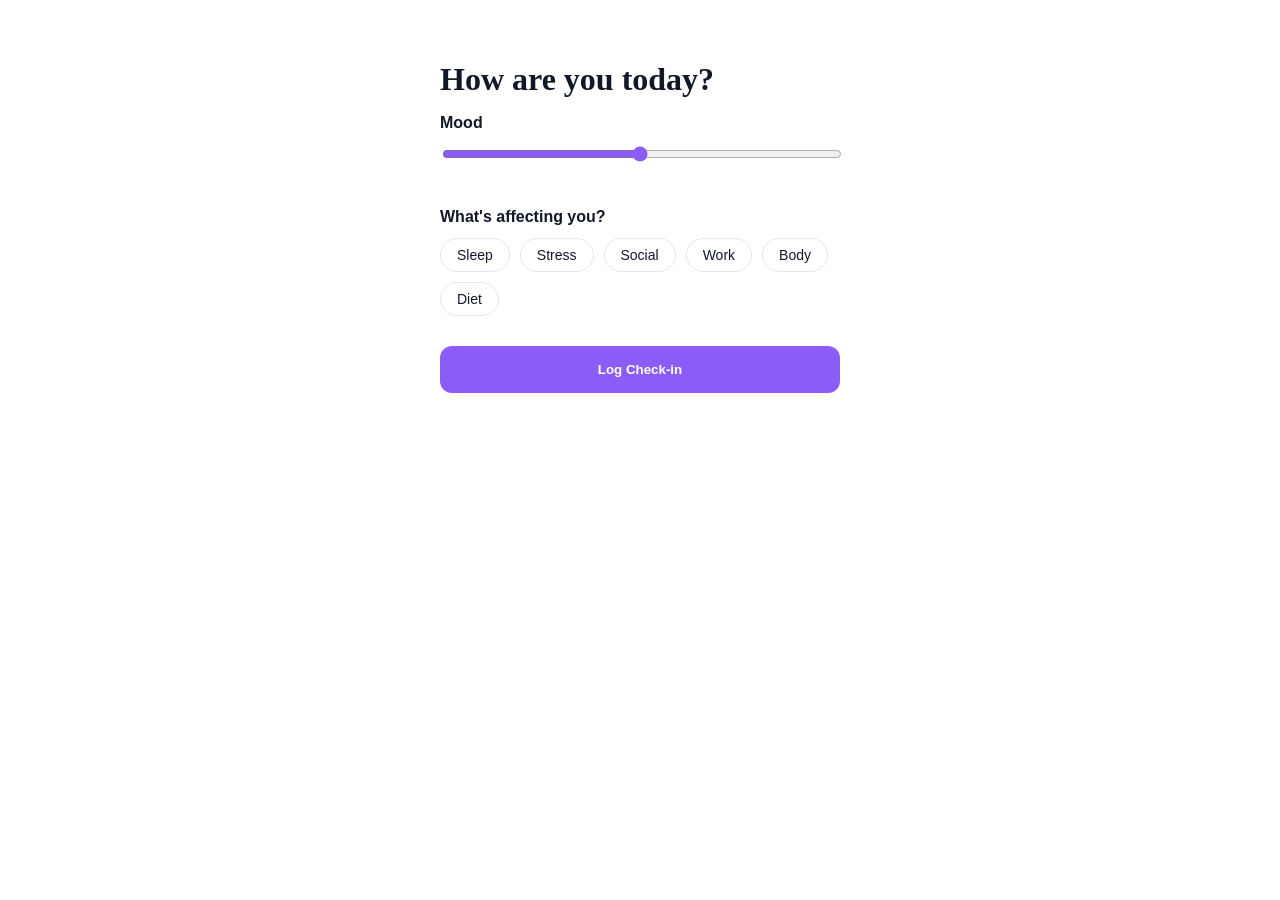
==== checkIn.html @ 47d5dc8b "Initial Commitment" ====
<!DOCTYPE html>
<html lang="en">
<head>
    <meta charset="UTF-8">
    <title>Check In</title>
    <link rel="stylesheet" href="checkIn.css">
</head>
<body>
    <div class="container">
        <h1>How are you today?</h1>
        
        <p class="label">Mood</p>
        <input type="range" min="1" max="100" value="50">

        <p class="label">What's affecting you?</p>
        <div class="pill-container">
            <input type="checkbox" id="t1" class="pill-input"><label for="t1" class="pill-label">Sleep</label>
            <input type="checkbox" id="t2" class="pill-input"><label for="t2" class="pill-label">Stress</label>
            <input type="checkbox" id="t3" class="pill-input"><label for="t3" class="pill-label">Social</label>
            <input type="checkbox" id="t4" class="pill-input"><label for="t4" class="pill-label">Work</label>
            <input type="checkbox" id="t5" class="pill-input"><label for="t5" class="pill-label">Body</label>
            <input type="checkbox" id="t6" class="pill-input"><label for="t6" class="pill-label">Diet</label>
        </div>

        <button onclick="logCheckIn()" class="btn">Log Check-in</button>
    </div>
    <script src="script.js"></script>
</body>
</html>
---- checkIn.css ----
/* SIMPLE GLOBAL STYLES */
body {
  font-family: 'Inter', sans-serif;
  color: #111827;
  margin: 0;
  display: flex;
  justify-content: center;
  background-color: #ffffff;
}

.container {
  width: 100%;
  max-width: 400px;
  padding: 40px 20px;
}

/* Navigation Header */
header {
  display: flex;
  justify-content: space-around;
  padding: 20px 0;
  border-bottom: 1px solid #E2E8F0;
  margin-bottom: 30px;
}

header a {
  text-decoration: none;
  color: #64748B;
  font-size: 14px;
}

header a.active {
  color: #8B5CF6;
  font-weight: bold;
}

/* Typography & Labels */
h1 {
  font-family: 'Crimson Text', serif;
  font-size: 32px;
  margin-bottom: 10px;
}

.label {
  font-weight: bold;
  display: block;
  margin-bottom: 12px;
}

/* Form Elements */
input[type="range"] {
  width: 100%;
  accent-color: #8B5CF6;
  margin-bottom: 30px;
}

.pill-container {
  display: flex;
  flex-wrap: wrap;
  gap: 10px;
  margin-bottom: 30px;
}

.pill-input { display: none; }

.pill-label {
  padding: 8px 16px;
  border: 1px solid #E2E8F0;
  border-radius: 20px;
  font-size: 14px;
  cursor: pointer;
}

.pill-input:checked + .pill-label {
  background: #F5F3FF;
  border-color: #8B5CF6;
  color: #7C3AED;
}

/* Chart */
.chart {
  display: flex;
  align-items: flex-end;
  justify-content: space-between;
  height: 120px;
  margin: 40px 0;
  border-bottom: 2px solid #E2E8F0;
}

.bar {
  width: 30px;
  background: #F5F3FF;
  border-radius: 4px 4px 0 0;
  transition: height 1s ease;
}

.bar.highlight {
  background: #8B5CF6;
}

/* Cards & Buttons */
.card {
  border: 1px solid #E2E8F0;
  border-radius: 12px;
  padding: 20px;
  margin-bottom: 12px;
}

.card.featured {
  background: #F5F3FF;
  border-color: #8B5CF6;
}

.btn {
  display: block;
  background: #8B5CF6;
  color: white;
  text-align: center;
  padding: 16px;
  border-radius: 12px;
  text-decoration: none;
  font-weight: bold;
  border: none;
  width: 100%;
  cursor: pointer;
}
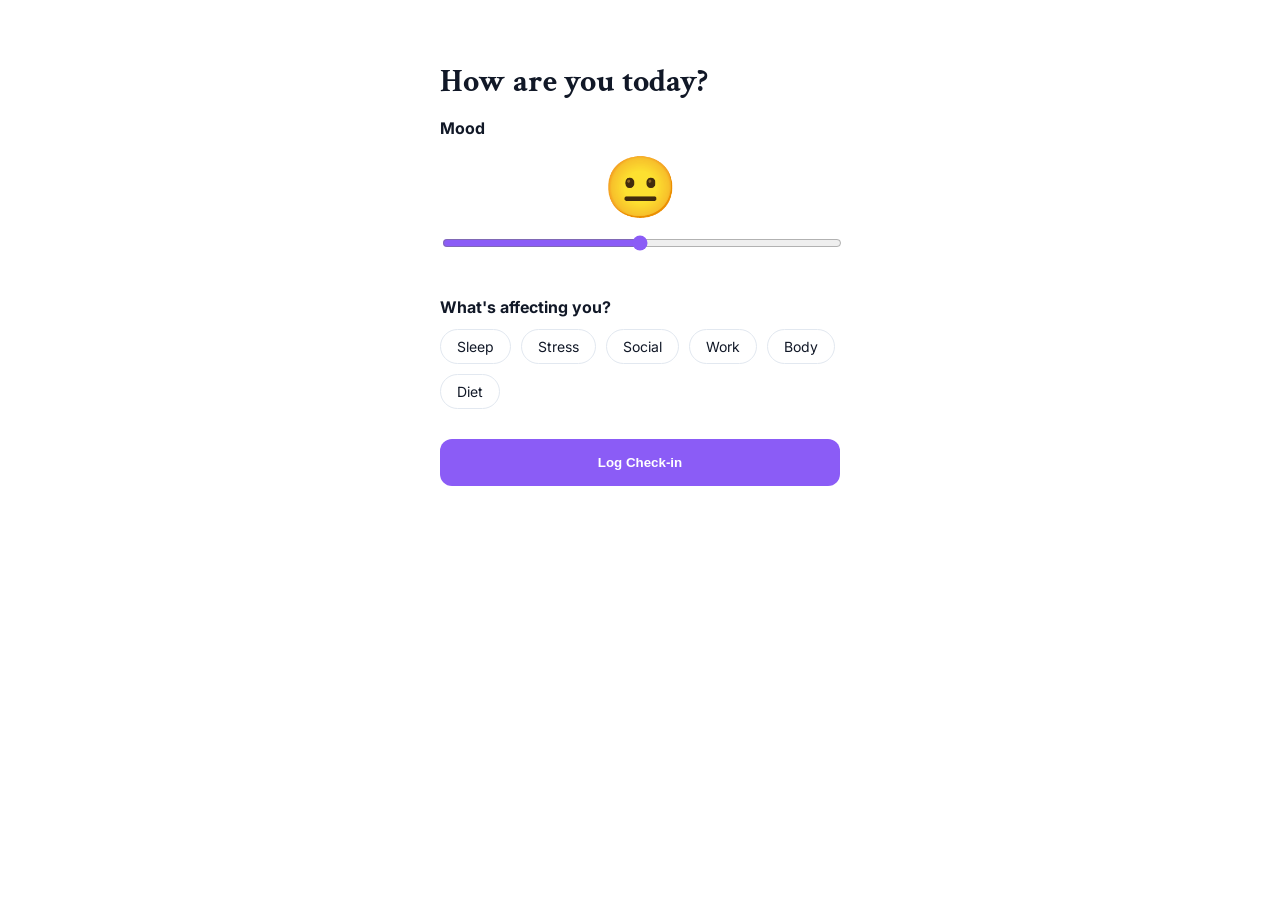
==== commit 125111db: "Add files via upload" ====
--- a/checkIn.html
+++ b/checkIn.html
@@ -2,15 +2,17 @@
 <html lang="en">
 <head>
     <meta charset="UTF-8">
-    <title>Check In</title>
+    <title>Check In | MindCheck</title>
     <link rel="stylesheet" href="checkIn.css">
+    <link href="https://fonts.googleapis.com/css2?family=Crimson+Text:wght@600&family=Inter:wght@400;600&display=swap" rel="stylesheet">
 </head>
 <body>
     <div class="container">
         <h1>How are you today?</h1>
         
         <p class="label">Mood</p>
-        <input type="range" min="1" max="100" value="50">
+        <div id="mood-emoji" style="font-size: 60px; text-align: center; margin-bottom: 10px;">😐</div>
+        <input type="range" min="1" max="100" value="50" id="mood-slider">
 
         <p class="label">What's affecting you?</p>
         <div class="pill-container">
--- a/checkIn.css
+++ b/checkIn.css
@@ -1,4 +1,3 @@
-/* SIMPLE GLOBAL STYLES */
 body {
   font-family: 'Inter', sans-serif;
   color: #111827;
@@ -14,7 +13,6 @@
   padding: 40px 20px;
 }
 
-/* Navigation Header */
 header {
   display: flex;
   justify-content: space-around;
@@ -34,7 +32,6 @@
   font-weight: bold;
 }
 
-/* Typography & Labels */
 h1 {
   font-family: 'Crimson Text', serif;
   font-size: 32px;
@@ -47,7 +44,6 @@
   margin-bottom: 12px;
 }
 
-/* Form Elements */
 input[type="range"] {
   width: 100%;
   accent-color: #8B5CF6;
@@ -77,7 +73,6 @@
   color: #7C3AED;
 }
 
-/* Chart */
 .chart {
   display: flex;
   align-items: flex-end;
@@ -98,7 +93,6 @@
   background: #8B5CF6;
 }
 
-/* Cards & Buttons */
 .card {
   border: 1px solid #E2E8F0;
   border-radius: 12px;
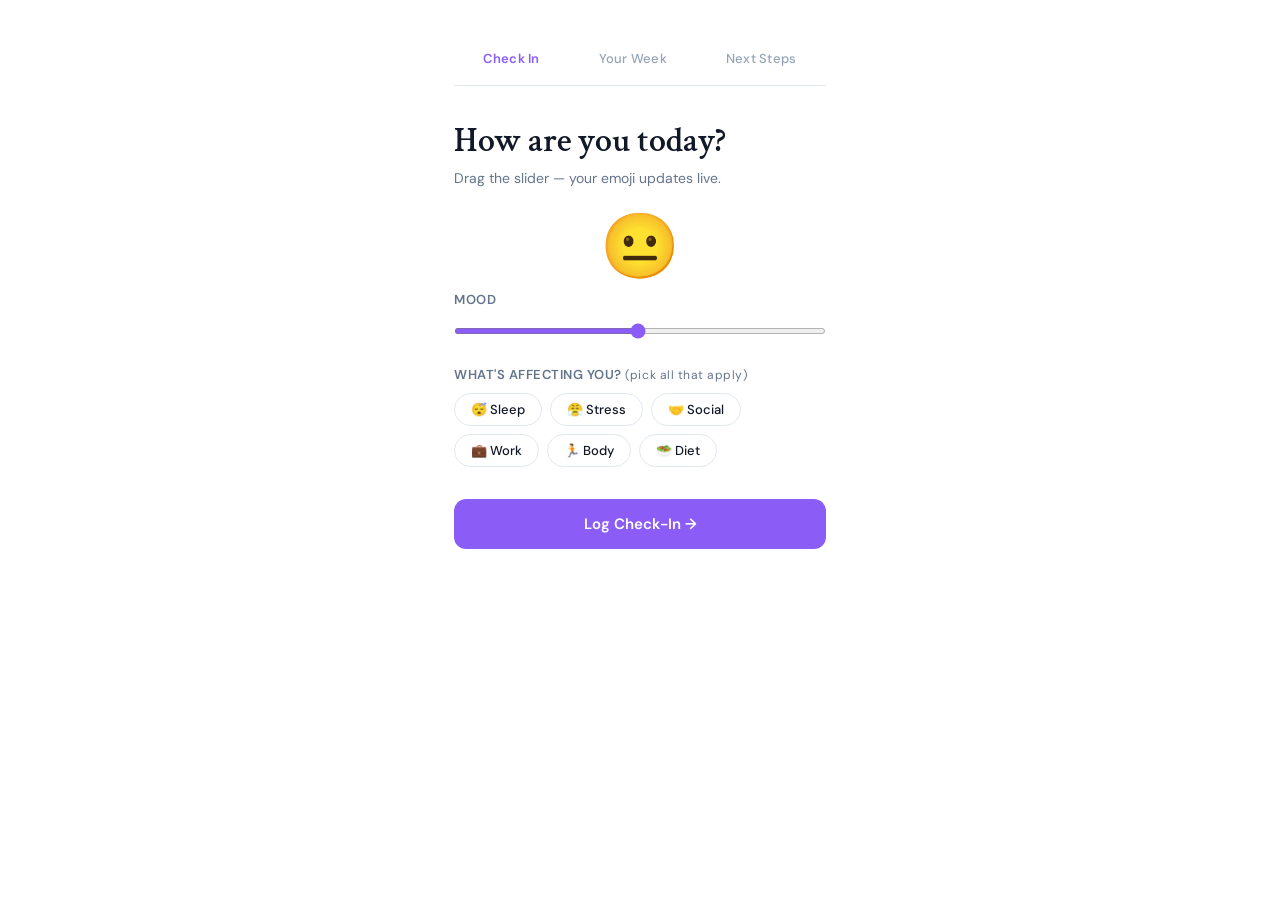
==== commit 51c62c87: "Add files via upload" ====
--- a/checkIn.html
+++ b/checkIn.html
@@ -1,31 +1,41 @@
 <!DOCTYPE html>
 <html lang="en">
 <head>
-    <meta charset="UTF-8">
-    <title>Check In | MindCheck</title>
-    <link rel="stylesheet" href="checkIn.css">
-    <link href="https://fonts.googleapis.com/css2?family=Crimson+Text:wght@600&family=Inter:wght@400;600&display=swap" rel="stylesheet">
+  <meta charset="UTF-8">
+  <meta name="viewport" content="width=device-width, initial-scale=1.0">
+  <title>Check In | MindCheck</title>
+  <link rel="stylesheet" href="checkIn.css">
 </head>
 <body>
-    <div class="container">
-        <h1>How are you today?</h1>
-        
-        <p class="label">Mood</p>
-        <div id="mood-emoji" style="font-size: 60px; text-align: center; margin-bottom: 10px;">😐</div>
-        <input type="range" min="1" max="100" value="50" id="mood-slider">
-
-        <p class="label">What's affecting you?</p>
-        <div class="pill-container">
-            <input type="checkbox" id="t1" class="pill-input"><label for="t1" class="pill-label">Sleep</label>
-            <input type="checkbox" id="t2" class="pill-input"><label for="t2" class="pill-label">Stress</label>
-            <input type="checkbox" id="t3" class="pill-input"><label for="t3" class="pill-label">Social</label>
-            <input type="checkbox" id="t4" class="pill-input"><label for="t4" class="pill-label">Work</label>
-            <input type="checkbox" id="t5" class="pill-input"><label for="t5" class="pill-label">Body</label>
-            <input type="checkbox" id="t6" class="pill-input"><label for="t6" class="pill-label">Diet</label>
-        </div>
-
-        <button onclick="logCheckIn()" class="btn">Log Check-in</button>
+  <div class="wrap">
+ 
+    <nav>
+      <a href="checkIn.html" class="active">Check In</a>
+      <a href="userWeek.html">Your Week</a>
+      <a href="userNextSteps.html">Next Steps</a>
+    </nav>
+ 
+    <h1>How are you today?</h1>
+    <p class="sub">Drag the slider — your emoji updates live.</p>
+ 
+    <div class="emoji" id="mood-emoji">😐</div>
+    <span class="lbl">Mood</span>
+    <input type="range" min="1" max="100" value="50" id="mood-slider">
+ 
+    <span class="lbl">What's affecting you? <span class="lbl-note">(pick all that apply)</span></span>
+    <div class="pills">
+      <input type="checkbox" id="t1" class="pill-cb"><label for="t1" class="pill">😴 Sleep</label>
+      <input type="checkbox" id="t2" class="pill-cb"><label for="t2" class="pill">😤 Stress</label>
+      <input type="checkbox" id="t3" class="pill-cb"><label for="t3" class="pill">🤝 Social</label>
+      <input type="checkbox" id="t4" class="pill-cb"><label for="t4" class="pill">💼 Work</label>
+      <input type="checkbox" id="t5" class="pill-cb"><label for="t5" class="pill">🏃 Body</label>
+      <input type="checkbox" id="t6" class="pill-cb"><label for="t6" class="pill">🥗 Diet</label>
     </div>
-    <script src="script.js"></script>
+ 
+    <button class="btn purple" onclick="logCheckIn()">Log Check-In →</button>
+ 
+  </div>
+  <script src="script.js"></script>
 </body>
-</html>+</html>
+ 
--- a/checkIn.css
+++ b/checkIn.css
@@ -1,120 +1,139 @@
+@import url('https://fonts.googleapis.com/css2?family=Crimson+Text:ital,wght@0,600;1,400&family=DM+Sans:wght@400;500;600&display=swap');
+
+*, *::before, *::after { box-sizing: border-box; margin: 0; padding: 0; }
+
 body {
-  font-family: 'Inter', sans-serif;
+  font-family: 'DM Sans', sans-serif;
   color: #111827;
-  margin: 0;
+  background: #fff;
   display: flex;
   justify-content: center;
-  background-color: #ffffff;
+  min-height: 100vh;
 }
 
-.container {
+.wrap {
   width: 100%;
-  max-width: 400px;
-  padding: 40px 20px;
+  max-width: 420px;
+  padding: 32px 24px 60px;
 }
 
-header {
+/* ── Nav ── */
+nav {
   display: flex;
   justify-content: space-around;
-  padding: 20px 0;
+  padding: 18px 0;
   border-bottom: 1px solid #E2E8F0;
-  margin-bottom: 30px;
+  margin-bottom: 36px;
 }
+nav a { text-decoration: none; color: #94A3B8; font-size: 13px; font-weight: 500; letter-spacing: 0.02em; transition: color 0.2s; }
+nav a:hover { color: #7C3AED; }
+nav a.active { color: #8B5CF6; font-weight: 600; }
 
-header a {
-  text-decoration: none;
-  color: #64748B;
-  font-size: 14px;
+/* ── Type ── */
+h1 { font-family: 'Crimson Text', serif; font-size: 34px; font-weight: 600; line-height: 1.15; margin-bottom: 8px; }
+h2 { font-family: 'Crimson Text', serif; font-size: 22px; font-weight: 600; margin-bottom: 6px; }
+.sub { color: #64748B; font-size: 14px; margin-bottom: 28px; }
+.lbl { font-weight: 600; font-size: 13px; letter-spacing: 0.04em; text-transform: uppercase; color: #64748B; display: block; margin-bottom: 10px; }
+.lbl-note { font-weight: 400; text-transform: none; font-size: 12px; }
+
+/* ── Slider ── */
+.emoji { font-size: 64px; text-align: center; margin-bottom: 12px; line-height: 1; transition: transform 0.15s ease; }
+.emoji.pop { transform: scale(1.25); }
+input[type="range"] { width: 100%; height: 6px; accent-color: #8B5CF6; margin-bottom: 32px; cursor: pointer; }
+
+/* ── Pills ── */
+.pills { display: flex; flex-wrap: wrap; gap: 8px; margin-bottom: 32px; }
+.pill-cb { display: none; }
+.pill { padding: 7px 16px; border: 1.5px solid #E2E8F0; border-radius: 20px; font-size: 13px; font-weight: 500; cursor: pointer; transition: all 0.18s ease; user-select: none; }
+.pill:hover { border-color: #C4B5FD; background: #FAF8FF; }
+.pill-cb:checked + .pill { background: #F5F3FF; border-color: #8B5CF6; color: #7C3AED; }
+
+/* ── Textarea ── */
+.note {
+  width: 100%; border: 1.5px solid #E2E8F0; border-radius: 12px;
+  padding: 12px 14px; font-family: 'DM Sans', sans-serif; font-size: 14px;
+  color: #111827; resize: none; height: 80px; margin-bottom: 28px;
+  outline: none; transition: border-color 0.2s;
 }
+.note:focus { border-color: #8B5CF6; }
 
-header a.active {
-  color: #8B5CF6;
-  font-weight: bold;
-}
+/* ── Cards ── */
+.card { border: 1.5px solid #E2E8F0; border-radius: 14px; padding: 20px; margin-bottom: 12px; transition: border-color 0.2s; }
+.card:hover { border-color: #C4B5FD; }
+.card.hi { background: #F5F3FF; border-color: #C4B5FD; }
+.card h3 { font-size: 15px; font-weight: 600; margin-bottom: 6px; }
+.card p { font-size: 14px; color: #64748B; line-height: 1.55; }
 
-h1 {
-  font-family: 'Crimson Text', serif;
-  font-size: 32px;
-  margin-bottom: 10px;
-}
+/* ── Buttons ── */
+.btn { display: block; width: 100%; padding: 15px; border-radius: 12px; border: none; font-family: 'DM Sans', sans-serif; font-size: 15px; font-weight: 600; cursor: pointer; text-align: center; text-decoration: none; transition: opacity 0.2s, transform 0.1s; }
+.btn:active { transform: scale(0.98); }
+.btn.purple { background: #8B5CF6; color: #fff; }
+.btn.purple:hover { opacity: 0.9; }
+.btn.dark { background: #111827; color: #fff; }
+.btn.dark:hover { opacity: 0.85; }
+.btn.ghost { background: transparent; color: #8B5CF6; border: 1.5px solid #8B5CF6; }
+.btn.ghost:hover { background: #F5F3FF; }
+.btn.sm { width: auto; padding: 10px 16px; font-size: 14px; }
+.btn.xs { width: auto; padding: 7px 12px; font-size: 13px; }
+.btn.xs.on { background: #F5F3FF; }
 
-.label {
-  font-weight: bold;
-  display: block;
-  margin-bottom: 12px;
-}
+/* ── Chart ── */
+.chart { display: flex; align-items: flex-end; justify-content: space-between; height: 110px; border-bottom: 2px solid #E2E8F0; gap: 6px; margin: 8px 0 0; }
+.bar { flex: 1; background: #EDE9FE; border-radius: 5px 5px 0 0; height: 0%; transition: height 0.8s cubic-bezier(0.34,1.56,0.64,1); }
+.bar.now { background: #8B5CF6; }
+.days { display: flex; justify-content: space-between; margin-top: 6px; gap: 6px; }
+.days span { flex: 1; text-align: center; font-size: 11px; color: #94A3B8; font-weight: 500; }
+.days span.now { color: #8B5CF6; font-weight: 600; }
 
-input[type="range"] {
-  width: 100%;
-  accent-color: #8B5CF6;
-  margin-bottom: 30px;
-}
+/* ── Tag ── */
+.tag { display: inline-block; background: #FEF3C7; border: 1px solid #FDE68A; color: #92400E; border-radius: 20px; padding: 4px 12px; font-size: 13px; font-weight: 500; margin: 3px 3px 3px 0; }
 
-.pill-container {
-  display: flex;
-  flex-wrap: wrap;
-  gap: 10px;
-  margin-bottom: 30px;
-}
+/* ── Action box ── */
+.action { background: #F5F3FF; border: 1.5px solid #C4B5FD; border-radius: 16px; padding: 24px; margin-bottom: 14px; }
+.action h3 { font-size: 16px; font-weight: 600; color: #4C1D95; margin-bottom: 8px; }
+.action p { font-size: 14px; color: #5B21B6; line-height: 1.6; margin-bottom: 16px; }
 
-.pill-input { display: none; }
+/* ── Widget internals ── */
+.hint, .field-lbl { font-size: 13px; font-weight: 600; color: #374151; margin: 6px 0 4px; display: block; }
+.hint { font-weight: 400; color: #5B21B6; }
+.field { display: block; width: 100%; padding: 8px; margin-bottom: 6px; border: 1px solid #C4B5FD; border-radius: 8px; font-size: 14px; font-family: inherit; }
+textarea.field { height: 80px; resize: none; }
+.msg { display: none; font-size: 14px; color: #5B21B6; margin-top: 8px; font-weight: 500; }
+.msg.show { display: block; }
 
-.pill-label {
-  padding: 8px 16px;
-  border: 1px solid #E2E8F0;
-  border-radius: 20px;
-  font-size: 14px;
-  cursor: pointer;
-}
+/* ── Checklist ── */
+.check-row { display: flex; gap: 10px; padding: 7px 0; font-size: 14px; cursor: pointer; border-bottom: 1px solid #F1F0FF; }
+.check-row input { accent-color: #8B5CF6; width: 16px; height: 16px; flex-shrink: 0; margin-top: 2px; }
+.check-row.done { color: #A78BFA; text-decoration: line-through; }
+.check-done { display: none; font-size: 14px; font-weight: 600; color: #7C3AED; margin-top: 10px; }
+.check-done.show { display: block; }
 
-.pill-input:checked + .pill-label {
-  background: #F5F3FF;
-  border-color: #8B5CF6;
-  color: #7C3AED;
-}
+/* ── Stats ── */
+.stats { display: grid; grid-template-columns: 1fr 1fr; gap: 8px; margin: 10px 0; }
+.stat { background: #F5F3FF; border: 1px solid #C4B5FD; border-radius: 10px; padding: 10px; text-align: center; }
 
-.chart {
-  display: flex;
-  align-items: flex-end;
-  justify-content: space-between;
-  height: 120px;
-  margin: 40px 0;
-  border-bottom: 2px solid #E2E8F0;
-}
+/* ── Badge ── */
+.badge { display: inline-flex; align-items: center; gap: 6px; background: #F5F3FF; border: 1px solid #C4B5FD; border-radius: 99px; padding: 5px 14px; font-size: 14px; font-weight: 500; color: #5B21B6; margin-bottom: 20px; }
 
-.bar {
-  width: 30px;
-  background: #F5F3FF;
-  border-radius: 4px 4px 0 0;
-  transition: height 1s ease;
-}
+/* ── Hero ── */
+.hero { display: flex; flex-direction: column; justify-content: center; min-height: 100vh; }
+.logo { font-family: 'Crimson Text', serif; font-size: 52px; font-weight: 600; text-align: center; margin-bottom: 10px; }
+.icon { font-size: 48px; text-align: center; margin-bottom: 4px; }
+.tagline { text-align: center; color: #64748B; font-size: 15px; margin-bottom: 40px; line-height: 1.5; }
+.grid2 { display: grid; grid-template-columns: 1fr 1fr; gap: 10px; margin-bottom: 32px; }
+.feat { text-align: center; padding: 14px; }
+.feat-icon { font-size: 22px; margin-bottom: 4px; }
+.feat-title { font-size: 13px; font-weight: 600; }
+.feat-sub { font-size: 12px; color: #64748B; }
 
-.bar.highlight {
-  background: #8B5CF6;
-}
-
-.card {
-  border: 1px solid #E2E8F0;
-  border-radius: 12px;
-  padding: 20px;
-  margin-bottom: 12px;
-}
-
-.card.featured {
-  background: #F5F3FF;
-  border-color: #8B5CF6;
-}
-
-.btn {
-  display: block;
-  background: #8B5CF6;
-  color: white;
-  text-align: center;
-  padding: 16px;
-  border-radius: 12px;
-  text-decoration: none;
-  font-weight: bold;
-  border: none;
-  width: 100%;
-  cursor: pointer;
-}+/* ── Misc ── */
+.row { display: flex; gap: 8px; margin-top: 12px; }
+.row .btn { font-size: 13px; padding: 10px; }
+.center { text-align: center; margin-top: 16px; }
+.reset { background: none; border: none; color: #94A3B8; font-size: 13px; cursor: pointer; text-decoration: underline; }
+.spacer { height: 16px; }
+.purple { color: #7C3AED; }
+.muted  { color: #64748B; }
+.italic { font-style: italic; }
+.mt4 { margin-top: 16px; }
+.mt6 { margin-top: 24px; }
